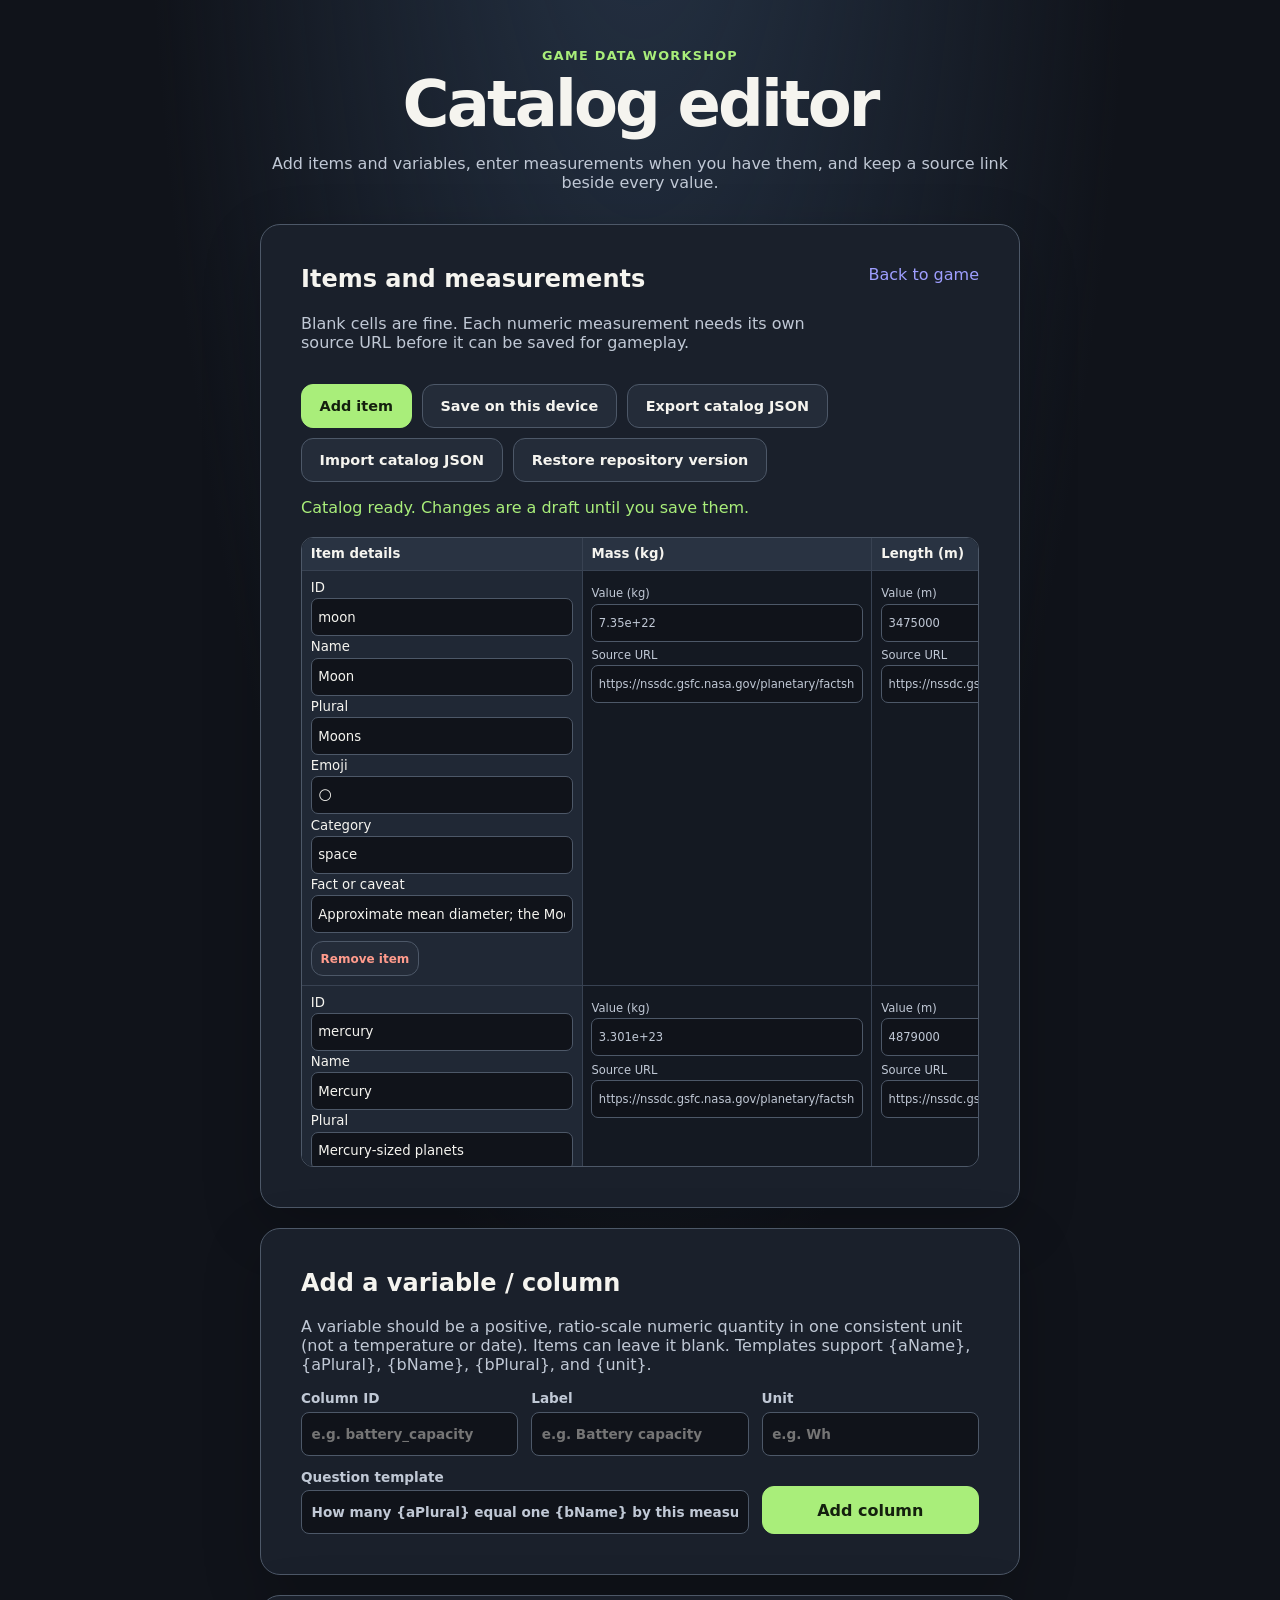
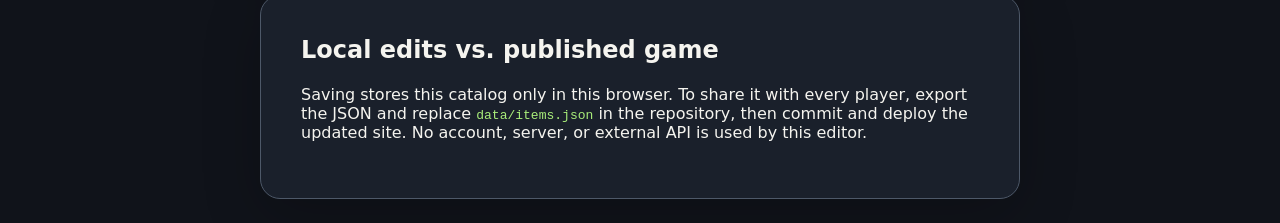
==== catalog.html @ 503c7aab "Add editor and extensible property engine Co-authored-by: Harricans <78068083+Harricans@users.norepl" ====
<!doctype html>
<html lang="en">
  <head>
    <meta charset="utf-8">
    <meta name="viewport" content="width=device-width, initial-scale=1">
    <meta name="theme-color" content="#10131a">
    <title>Catalog editor · What the Hell Is a Kilometre?</title>
    <link rel="stylesheet" href="./assets/styles.css">
    <link rel="stylesheet" href="./assets/catalog.css">
    <script type="module" src="./src/catalog-editor.js"></script>
  </head>
  <body>
    <main class="app catalog-app">
      <header class="site-header">
        <p class="eyebrow">Game data workshop</p>
        <h1>Catalog editor</h1>
        <p class="intro">Add items and variables, enter measurements when you have them, and keep a source link beside every value.</p>
      </header>

      <section class="panel editor-panel" aria-labelledby="catalog-heading">
        <div class="editor-heading">
          <div>
            <h2 id="catalog-heading">Items and measurements</h2>
            <p class="muted">Blank cells are fine. Each numeric measurement needs its own source URL before it can be saved for gameplay.</p>
          </div>
          <a class="button back-link" href="./index.html">Back to game</a>
        </div>
        <div class="toolbar" aria-label="Catalog actions">
          <button id="add-item" class="button button-primary" type="button">Add item</button>
          <button id="save-catalog" class="button" type="button">Save on this device</button>
          <button id="export-catalog" class="button" type="button">Export catalog JSON</button>
          <button id="import-catalog" class="button" type="button">Import catalog JSON</button>
          <button id="restore-catalog" class="button" type="button">Restore repository version</button>
          <input id="import-file" class="visually-hidden" type="file" accept="application/json,.json">
        </div>
        <p id="editor-status" class="status-message" role="status" aria-live="polite"></p>
        <div class="table-scroll" tabindex="0" aria-label="Scrollable catalog table">
          <table id="catalog-table">
            <caption class="visually-hidden">Editable item records, measurements, and measurement source URLs.</caption>
          </table>
        </div>
      </section>

      <section class="panel property-panel" aria-labelledby="property-heading">
        <h2 id="property-heading">Add a variable / column</h2>
        <p class="muted">A variable should be a positive, ratio-scale numeric quantity in one consistent unit (not a temperature or date). Items can leave it blank. Templates support {aName}, {aPlural}, {bName}, {bPlural}, and {unit}.</p>
        <form id="property-form" class="property-form">
          <label>Column ID
            <input name="id" required pattern="[a-z][a-z0-9_]*" placeholder="e.g. battery_capacity">
          </label>
          <label>Label
            <input name="label" required placeholder="e.g. Battery capacity">
          </label>
          <label>Unit
            <input name="unit" required placeholder="e.g. Wh">
          </label>
          <label class="template-field">Question template
            <input name="questionTemplate" required value="How many {aPlural} equal one {bName} by this measure?">
          </label>
          <button class="button button-primary" type="submit">Add column</button>
        </form>
      </section>

      <section class="panel publish-panel" aria-labelledby="publish-heading">
        <h2 id="publish-heading">Local edits vs. published game</h2>
        <p>Saving stores this catalog only in this browser. To share it with every player, export the JSON and replace <code>data/items.json</code> in the repository, then commit and deploy the updated site. No account, server, or external API is used by this editor.</p>
      </section>
    </main>
  </body>
</html>
---- assets/styles.css ----
:root {
  color-scheme: dark;
  font-family: system-ui, -apple-system, BlinkMacSystemFont, "Segoe UI", sans-serif;
  background: #10131a;
  color: #f5f4ef;
  font-synthesis: none;
  text-rendering: optimizeLegibility;
  --surface: #1a202b;
  --surface-raised: #242c39;
  --text-muted: #c0c8d5;
  --accent: #a9ee7a;
  --accent-ink: #14200e;
  --border: #4d5868;
  --error: #ff9b8c;
}

* {
  box-sizing: border-box;
}

body {
  margin: 0;
  min-width: 320px;
  min-height: 100vh;
  background:
    radial-gradient(ellipse at 50% -20%, #263447 0, transparent 55%),
    #10131a;
}

button,
input {
  font: inherit;
}

button {
  min-height: 48px;
  border: 1px solid var(--border);
  border-radius: 12px;
  padding: 0.75rem 1.1rem;
  background: var(--surface-raised);
  color: inherit;
  font-weight: 700;
  cursor: pointer;
}

button:hover {
  border-color: var(--accent);
}

button:focus-visible,
input:focus-visible {
  outline: 3px solid var(--accent);
  outline-offset: 3px;
}

.app {
  width: min(100% - 2rem, 760px);
  margin: 0 auto;
  padding: 3rem 0 1.5rem;
}

.site-header {
  margin: 0 auto 2rem;
  text-align: center;
}

h1 {
  max-width: 680px;
  margin: 0.5rem auto;
  font-size: clamp(2.1rem, 7vw, 4rem);
  line-height: 1.05;
  letter-spacing: -0.045em;
}

h2 {
  line-height: 1.2;
}

.intro,
.start-panel > p,
footer,
.muted,
.answer-note,
.answer-sources {
  color: var(--text-muted);
}

.eyebrow {
  margin: 0;
  color: var(--accent);
  font-size: 0.8rem;
  font-weight: 800;
  letter-spacing: 0.1em;
  text-transform: uppercase;
}

.panel {
  border: 1px solid var(--border);
  border-radius: 20px;
  padding: clamp(1.25rem, 5vw, 2.5rem);
  background: var(--surface);
  box-shadow: 0 18px 60px #0003;
}

.start-panel,
.results-panel {
  text-align: center;
}

.button-row {
  display: flex;
  flex-wrap: wrap;
  justify-content: center;
  gap: 0.75rem;
  margin: 1.5rem 0 0.75rem;
}

.button-primary {
  border-color: var(--accent);
  background: var(--accent);
  color: var(--accent-ink);
}

.button-primary:hover {
  background: #c1f5a0;
  color: var(--accent-ink);
}

.round-meta {
  display: flex;
  align-items: center;
  justify-content: space-between;
  gap: 1rem;
}

.round-count {
  margin: 0;
  color: var(--text-muted);
  font-variant-numeric: tabular-nums;
}

.progress-track {
  height: 7px;
  margin: 0.9rem 0 2rem;
  overflow: hidden;
  border-radius: 9px;
  background: #343d4b;
}

.progress {
  width: 0;
  height: 100%;
  border-radius: inherit;
  background: var(--accent);
  transition: width 180ms ease-out;
}

.item-pair {
  margin: 0;
  font-size: 1.05rem;
}

.question-area h2 {
  margin: 0.4rem 0 2rem;
  font-size: clamp(1.65rem, 5vw, 2.5rem);
  letter-spacing: -0.035em;
}

.field-label {
  display: block;
  margin-bottom: 0.5rem;
  font-weight: 750;
}

.guess-row {
  display: flex;
  align-items: stretch;
  gap: 0.75rem;
}

.guess-row input {
  width: 100%;
  min-width: 0;
  min-height: 52px;
  border: 1px solid var(--border);
  border-radius: 12px;
  padding: 0.7rem 0.9rem;
  background: #11161e;
  color: inherit;
  font-size: 1.25rem;
  font-variant-numeric: tabular-nums;
}

.unit-label {
  display: flex;
  min-width: 90px;
  align-items: center;
  color: var(--text-muted);
}

.guess-slider {
  width: 100%;
  min-height: 42px;
  margin: 1rem 0 0;
  accent-color: var(--accent);
  cursor: pointer;
}

.range-labels {
  display: flex;
  justify-content: space-between;
  margin-top: -0.45rem;
  color: var(--text-muted);
  font-size: 0.8rem;
}

.full-width {
  width: 100%;
  margin-top: 1.1rem;
}

.error-message {
  min-height: 1.3rem;
  margin: 0.5rem 0 0;
  color: var(--error);
}

.answer-panel {
  margin-top: 1.5rem;
  border-top: 1px solid var(--border);
  padding-top: 1.5rem;
}

.round-score {
  color: var(--accent);
  font-size: 1.2rem;
  font-weight: 800;
}

.answer-panel h3 {
  margin-bottom: 0.5rem;
  font-size: 1.4rem;
}

.answer-sources a {
  color: var(--accent);
}

.total-score {
  margin: 0.5rem 0;
  font-size: clamp(2.5rem, 10vw, 4.5rem);
  font-weight: 850;
  letter-spacing: -0.05em;
}

.share-emoji {
  font-size: 1.5rem;
  letter-spacing: 0.15em;
}

.load-error {
  margin-top: 1rem;
  text-align: center;
}

.visually-hidden {
  position: absolute;
  width: 1px;
  height: 1px;
  overflow: hidden;
  clip: rect(0, 0, 0, 0);
  white-space: nowrap;
  clip-path: inset(50%);
}

footer {
  margin: 1.5rem 0 0;
  font-size: 0.85rem;
  text-align: center;
}

[hidden] {
  display: none !important;
}

@media (max-width: 480px) {
  .app {
    padding-top: 2rem;
  }

  .button-row {
    flex-direction: column;
  }

  .button-row .button {
    width: 100%;
  }
}

@media (prefers-reduced-motion: reduce) {
  *,
  *::before,
  *::after {
    scroll-behavior: auto !important;
    transition-duration: 0.01ms !important;
  }
}
---- assets/catalog.css ----
.catalog-app {
  max-width: 1200px;
}

.editor-panel,
.property-panel,
.publish-panel {
  margin-top: 1.25rem;
}

.editor-heading {
  display: flex;
  align-items: flex-start;
  justify-content: space-between;
  gap: 1rem;
}

.editor-heading h2,
.property-panel h2,
.publish-panel h2 {
  margin-top: 0;
}

.back-link {
  flex: 0 0 auto;
  text-decoration: none;
}

.toolbar {
  display: flex;
  flex-wrap: wrap;
  gap: 0.65rem;
  margin: 1rem 0;
}

.toolbar button {
  min-height: 44px;
  font-size: 0.9rem;
}

.status-message {
  min-height: 1.4rem;
  color: var(--accent);
}

.table-scroll {
  max-height: 70vh;
  overflow: auto;
  border: 1px solid var(--border);
  border-radius: 12px;
}

table {
  width: 100%;
  min-width: 1150px;
  border-collapse: separate;
  border-spacing: 0;
  background: #141922;
  font-size: 0.83rem;
}

th,
td {
  min-width: 145px;
  border-right: 1px solid #384252;
  border-bottom: 1px solid #384252;
  padding: 0.55rem;
  text-align: left;
  vertical-align: top;
}

th {
  position: sticky;
  z-index: 2;
  top: 0;
  background: #293342;
}

th:first-child,
td:first-child {
  position: sticky;
  z-index: 1;
  left: 0;
  background: #202835;
}

th:first-child {
  z-index: 3;
  background: #293342;
}

td.property-cell {
  min-width: 210px;
}

.catalog-input {
  display: block;
  width: 100%;
  min-width: 0;
  min-height: 38px;
  margin: 0.2rem 0;
  border: 1px solid var(--border);
  border-radius: 7px;
  padding: 0.4rem;
  background: #10131a;
  color: inherit;
}

.source-input {
  font-size: 0.76rem;
}

.property-cell label {
  display: block;
  margin-top: 0.4rem;
  color: var(--text-muted);
  font-size: 0.72rem;
}

.delete-item {
  min-height: 35px;
  margin-top: 0.3rem;
  padding: 0.3rem 0.55rem;
  color: var(--error);
  font-size: 0.75rem;
}

.property-form {
  display: grid;
  grid-template-columns: repeat(3, minmax(130px, 1fr));
  gap: 0.8rem;
  align-items: end;
}

.property-form label {
  display: grid;
  gap: 0.35rem;
  color: var(--text-muted);
  font-size: 0.85rem;
  font-weight: 700;
}

.property-form input {
  width: 100%;
  min-height: 44px;
  border: 1px solid var(--border);
  border-radius: 8px;
  padding: 0.6rem;
  background: #10131a;
  color: inherit;
}

.template-field {
  grid-column: span 2;
}

.publish-panel code {
  color: var(--accent);
}

@media (max-width: 700px) {
  .editor-heading {
    flex-direction: column;
  }

  .property-form {
    grid-template-columns: 1fr 1fr;
  }

  .template-field {
    grid-column: span 2;
  }
}
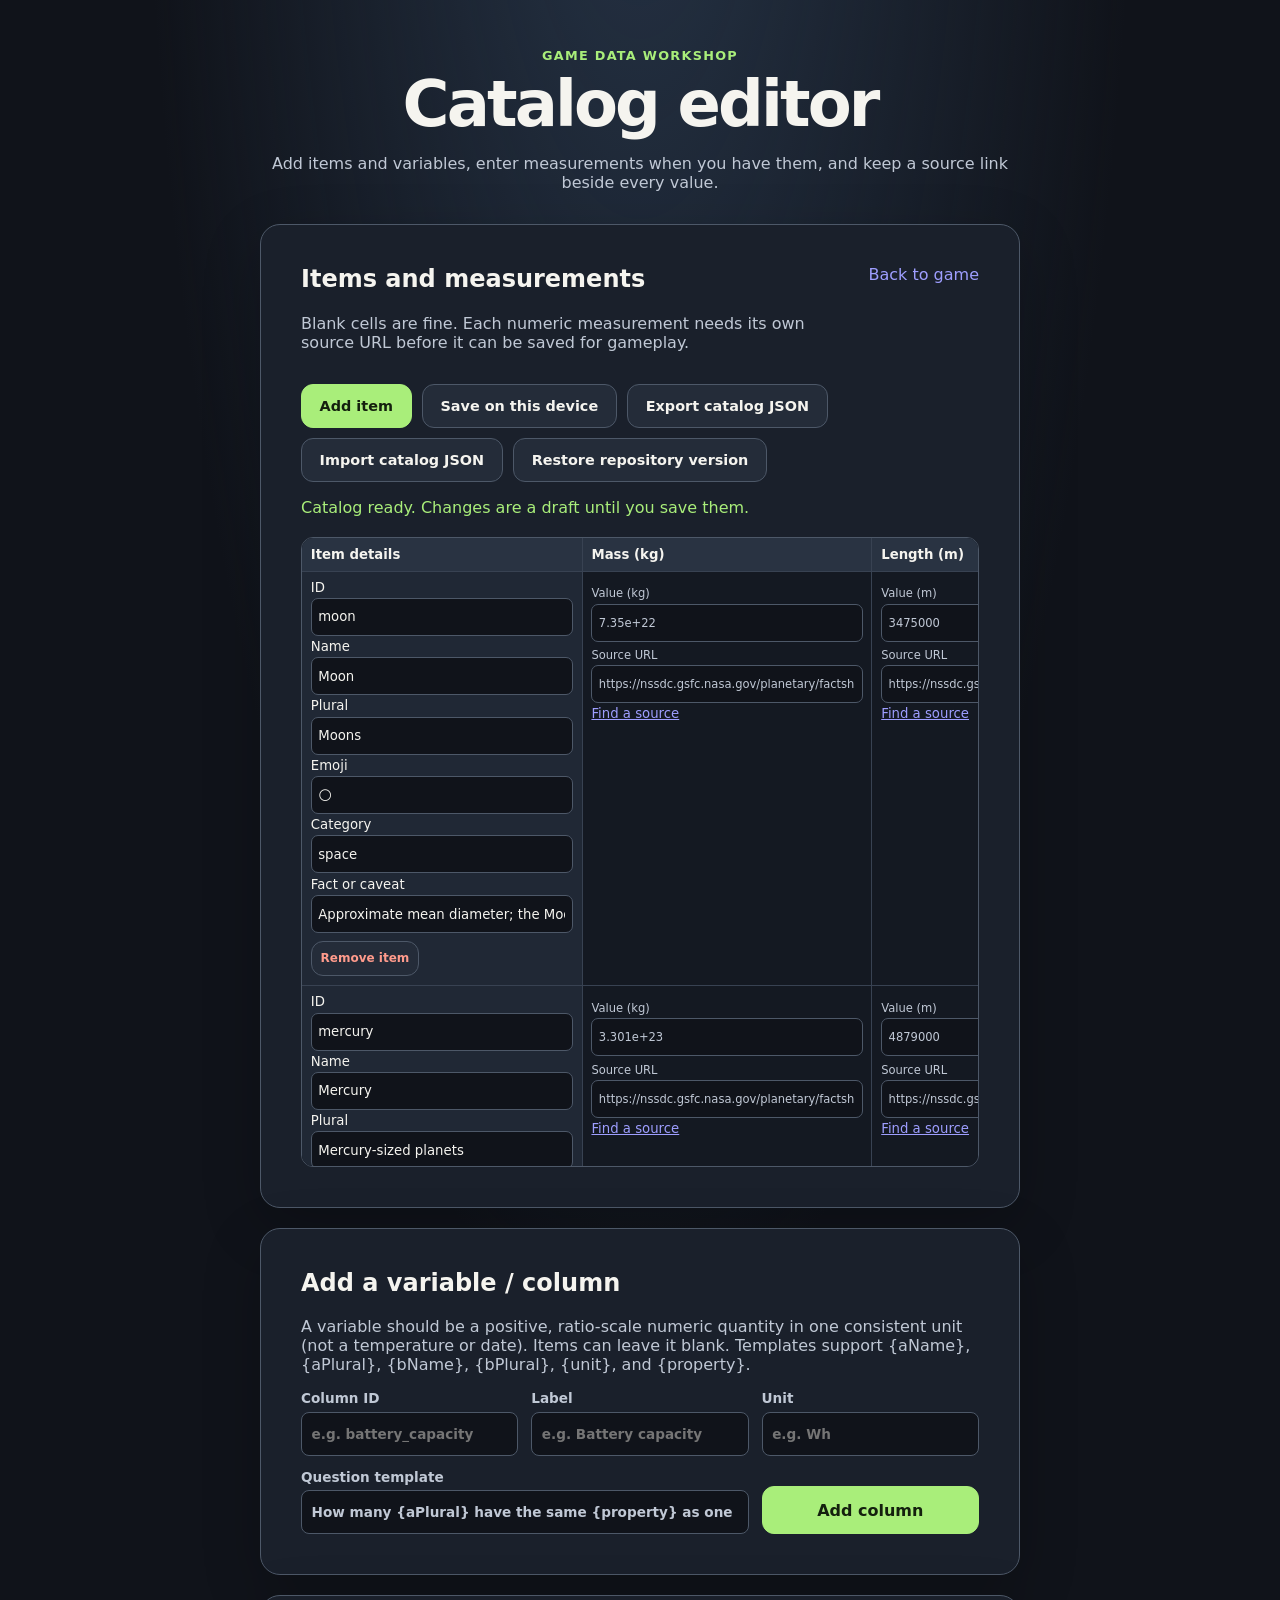
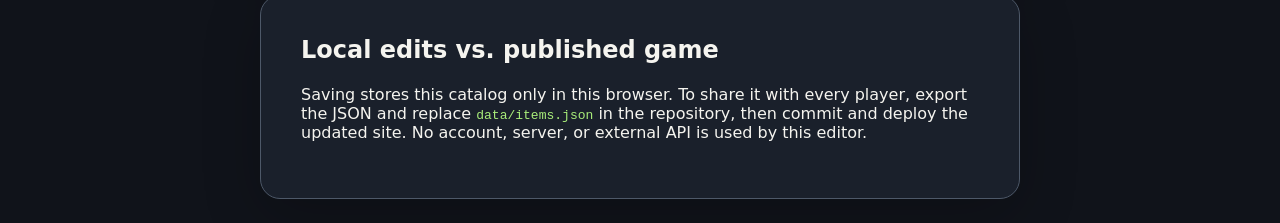
==== commit a5eed09f: "Finish flexible catalog workflow Co-authored-by: Harricans <78068083+Harricans@users.noreply.github." ====
--- a/catalog.html
+++ b/catalog.html
@@ -43,7 +43,7 @@
 
       <section class="panel property-panel" aria-labelledby="property-heading">
         <h2 id="property-heading">Add a variable / column</h2>
-        <p class="muted">A variable should be a positive, ratio-scale numeric quantity in one consistent unit (not a temperature or date). Items can leave it blank. Templates support {aName}, {aPlural}, {bName}, {bPlural}, and {unit}.</p>
+        <p class="muted">A variable should be a positive, ratio-scale numeric quantity in one consistent unit (not a temperature or date). Items can leave it blank. Templates support {aName}, {aPlural}, {bName}, {bPlural}, {unit}, and {property}.</p>
         <form id="property-form" class="property-form">
           <label>Column ID
             <input name="id" required pattern="[a-z][a-z0-9_]*" placeholder="e.g. battery_capacity">
@@ -55,7 +55,7 @@
             <input name="unit" required placeholder="e.g. Wh">
           </label>
           <label class="template-field">Question template
-            <input name="questionTemplate" required value="How many {aPlural} equal one {bName} by this measure?">
+            <input name="questionTemplate" required value="How many {aPlural} have the same {property} as one {bName}?">
           </label>
           <button class="button button-primary" type="submit">Add column</button>
         </form>
